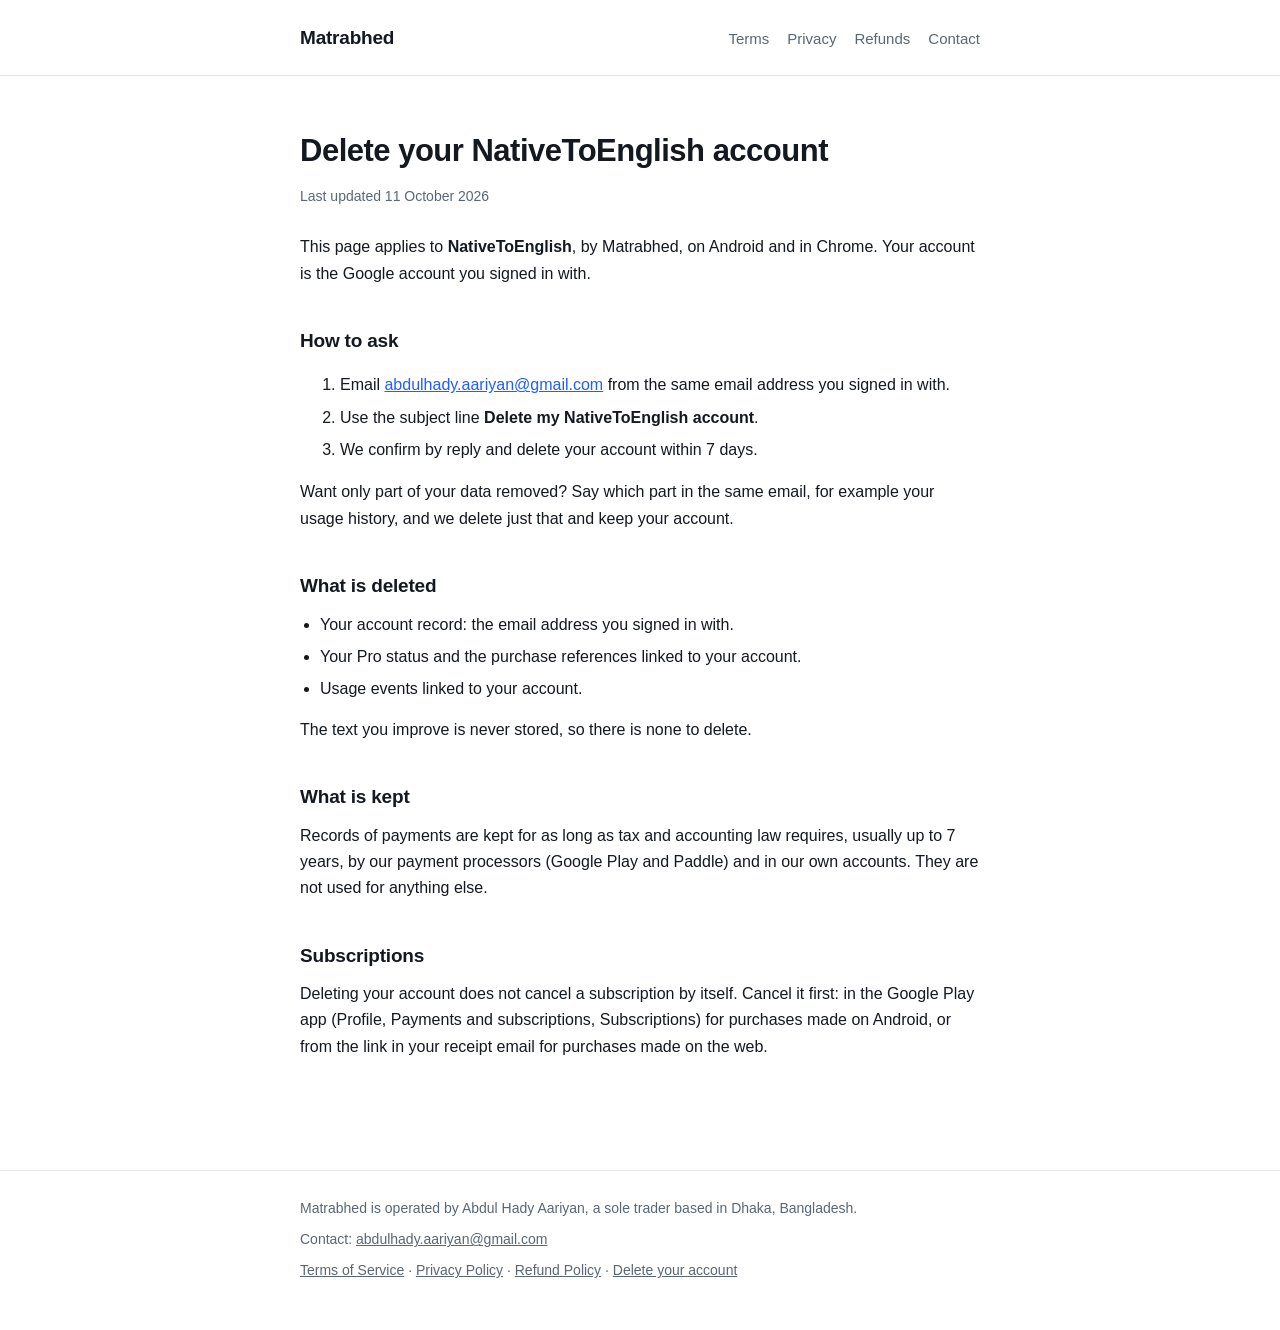
==== delete-account.html @ c5a673f1 "Account deletion page for NativeToEnglish (required by Google Play for sign-in) Co-Authored-By: Clau" ====
<!doctype html>
<html lang="en">
<head>
<meta charset="utf-8">
<meta name="viewport" content="width=device-width, initial-scale=1">
<title>Delete your account — Matrabhed</title>
<meta name="description" content="How to delete your NativeToEnglish account and data, or just part of it.">
<link rel="stylesheet" href="styles.css">
</head>
<body>
<header><div class="wrap">
  <a class="brand" href="/">Matrabhed</a>
  <nav><a href="/terms.html">Terms</a><a href="/privacy.html">Privacy</a><a href="/refunds.html">Refunds</a><a href="mailto:abdulhady.aariyan@gmail.com">Contact</a></nav>
</div></header>
<main><div class="wrap">
<h1>Delete your NativeToEnglish account</h1>
<p class="updated">Last updated 11 October 2026</p>

<p>This page applies to <strong>NativeToEnglish</strong>, by Matrabhed, on Android and in Chrome. Your account is the Google account you signed in with.</p>

<h2>How to ask</h2>
<ol>
  <li>Email <a href="mailto:abdulhady.aariyan@gmail.com?subject=Delete%20my%20NativeToEnglish%20account">abdulhady.aariyan@gmail.com</a> from the same email address you signed in with.</li>
  <li>Use the subject line <strong>Delete my NativeToEnglish account</strong>.</li>
  <li>We confirm by reply and delete your account within 7 days.</li>
</ol>
<p>Want only part of your data removed? Say which part in the same email, for example your usage history, and we delete just that and keep your account.</p>

<h2>What is deleted</h2>
<ul>
  <li>Your account record: the email address you signed in with.</li>
  <li>Your Pro status and the purchase references linked to your account.</li>
  <li>Usage events linked to your account.</li>
</ul>
<p>The text you improve is never stored, so there is none to delete.</p>

<h2>What is kept</h2>
<p>Records of payments are kept for as long as tax and accounting law requires, usually up to 7 years, by our payment processors (Google Play and Paddle) and in our own accounts. They are not used for anything else.</p>

<h2>Subscriptions</h2>
<p>Deleting your account does not cancel a subscription by itself. Cancel it first: in the Google Play app (Profile, Payments and subscriptions, Subscriptions) for purchases made on Android, or from the link in your receipt email for purchases made on the web.</p>
</div></main>
<footer><div class="wrap">
  <p>Matrabhed is operated by Abdul Hady Aariyan, a sole trader based in Dhaka, Bangladesh.</p>
  <p>Contact: <a href="mailto:abdulhady.aariyan@gmail.com">abdulhady.aariyan@gmail.com</a></p>
  <p><a href="/terms.html">Terms of Service</a> · <a href="/privacy.html">Privacy Policy</a> · <a href="/refunds.html">Refund Policy</a> · <a href="/delete-account.html">Delete your account</a></p>
</div></footer>
</body>
</html>
---- styles.css ----
:root{--ink:#14181f;--muted:#5b6674;--line:#e4e8ee;--bg:#ffffff;--soft:#f7f9fb;--accent:#1f5eff;--radius:10px}
@media (prefers-color-scheme:dark){:root:not([data-theme="light"]){--ink:#e9edf3;--muted:#9aa6b6;--line:#232a35;--bg:#0f1319;--soft:#151b23;--accent:#7aa2ff}}
*{box-sizing:border-box}
body{margin:0;background:var(--bg);color:var(--ink);font:16px/1.65 -apple-system,BlinkMacSystemFont,"Segoe UI",Roboto,Helvetica,Arial,sans-serif;-webkit-font-smoothing:antialiased}
.wrap{max-width:720px;margin:0 auto;padding:0 20px}
header{border-bottom:1px solid var(--line)}
header .wrap{display:flex;align-items:baseline;justify-content:space-between;padding-block:22px;gap:16px;flex-wrap:wrap}
.brand{font-weight:700;font-size:19px;letter-spacing:-.2px;text-decoration:none;color:var(--ink)}
nav a{color:var(--muted);text-decoration:none;margin-left:18px;font-size:15px}
nav a:hover{color:var(--ink)}
main .wrap{padding-block:56px 40px}
h1{font-size:31px;line-height:1.25;letter-spacing:-.5px;margin:0 0 14px}
h2{font-size:19px;margin:38px 0 10px;letter-spacing:-.2px}
h3{font-size:16px;margin:24px 0 6px}
p{margin:0 0 14px;color:var(--ink)}
.lede{font-size:18px;color:var(--muted);margin-bottom:28px}
ul{margin:0 0 14px;padding-left:20px}
li{margin-bottom:6px}
a{color:var(--accent)}
.products{list-style:none;padding:0;margin:8px 0 0}
.products li{border:1px solid var(--line);border-radius:var(--radius);padding:16px 18px;margin-bottom:12px;background:var(--soft)}
.products .name{font-weight:650;display:block;margin-bottom:3px}
.products .what{color:var(--muted);font-size:15px;display:block}
.products .status{font-size:13px;color:var(--muted);margin-top:6px;display:block}
.updated{color:var(--muted);font-size:14px;margin-bottom:26px}
footer{border-top:1px solid var(--line);margin-top:56px}
footer .wrap{padding-block:26px 40px;color:var(--muted);font-size:14px}
footer a{color:var(--muted)}
footer p{color:var(--muted);margin-bottom:8px}
@media(max-width:520px){h1{font-size:26px}main .wrap{padding-block:40px 32px}}
.notice{background:var(--soft);border:1px dashed var(--line);border-radius:var(--radius);padding:8px 12px;font-size:14px;color:var(--muted)}
.plans{display:grid;grid-template-columns:repeat(auto-fit,minmax(220px,1fr));gap:12px;margin:8px 0 14px}
.plan{border:1px solid var(--line);border-radius:var(--radius);padding:16px 18px;background:var(--soft);display:flex;flex-direction:column;gap:6px}
.plan .name{font-weight:650}
.plan .price{font-size:24px;font-weight:700;letter-spacing:-.3px}
.plan .price small{font-size:14px;font-weight:400;color:var(--muted)}
.what{color:var(--muted);font-size:15px}
.plan button{margin-top:auto;font:inherit;font-weight:600;padding:10px 14px;border:0;border-radius:8px;background:var(--accent);color:#fff;cursor:pointer}
.plan button:disabled{opacity:.55;cursor:default}
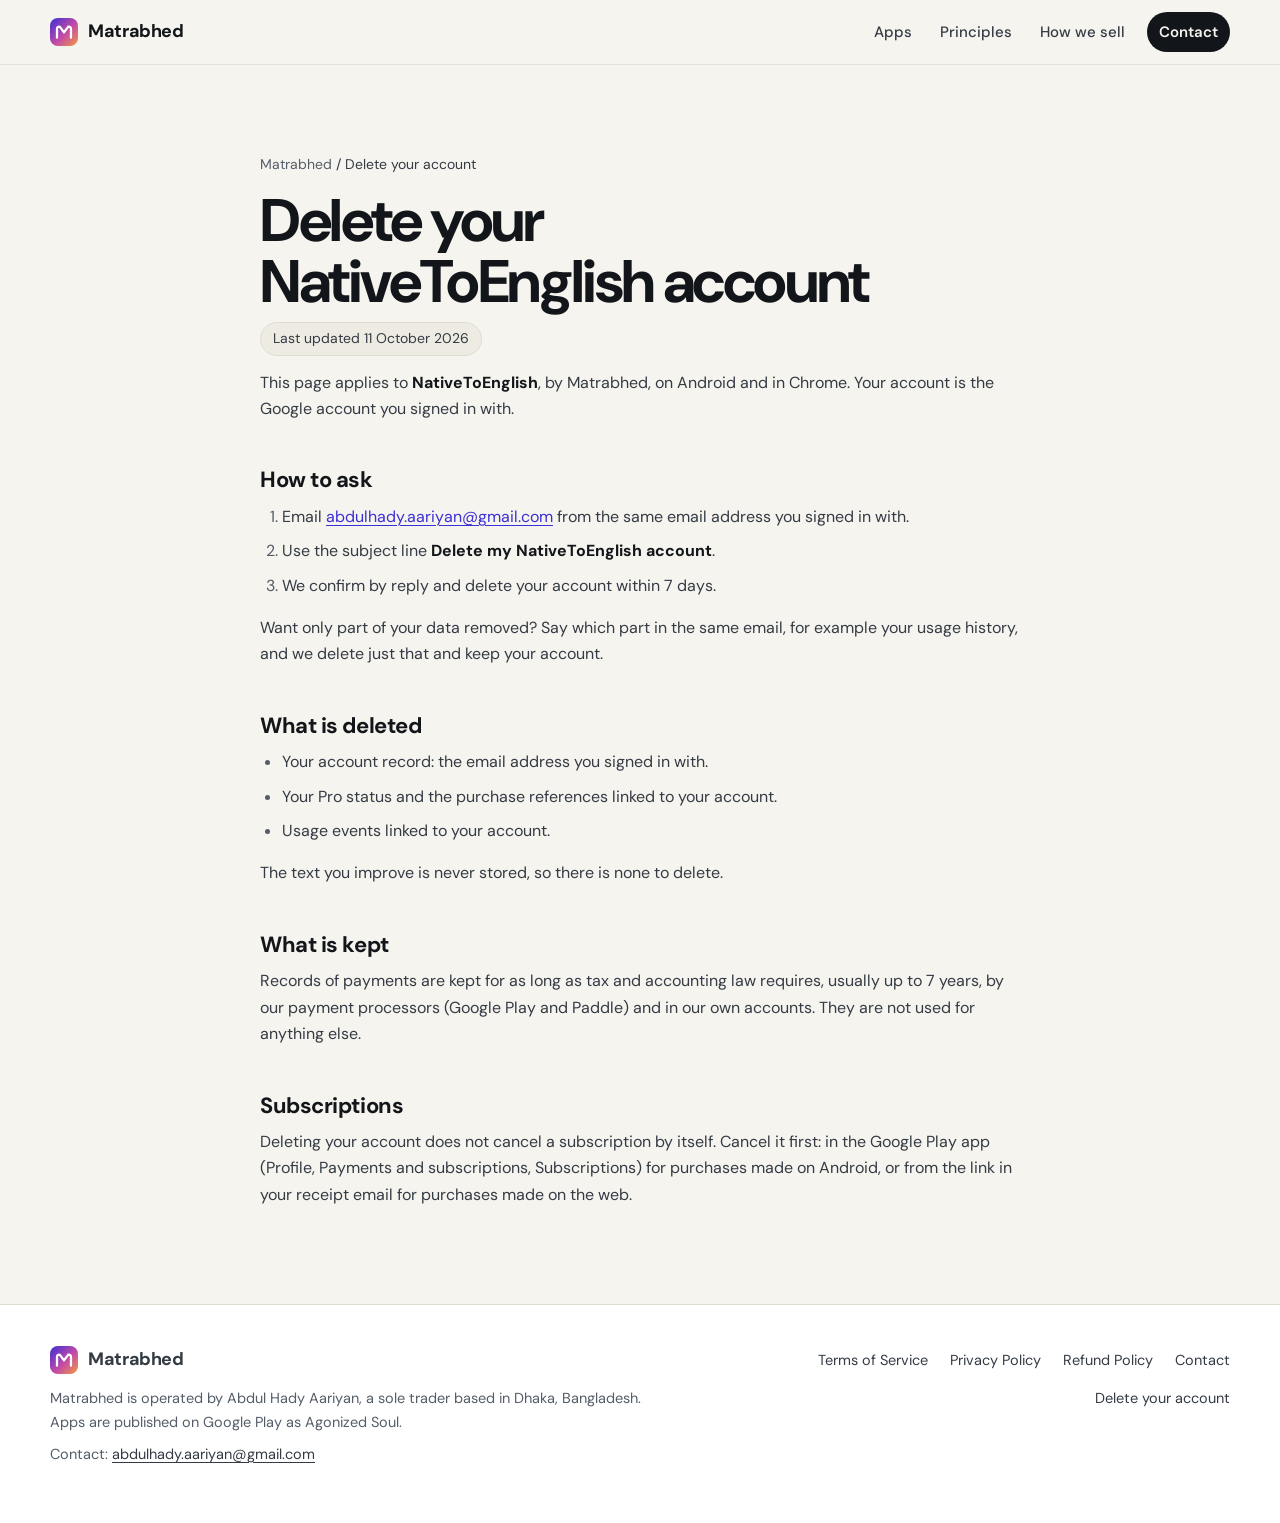
==== commit b5ce4155: "Studio site redesign: product grid with the 8 live Play apps (verified), principles, how we sell, ab" ====
--- a/delete-account.html
+++ b/delete-account.html
@@ -5,14 +5,38 @@
 <meta name="viewport" content="width=device-width, initial-scale=1">
 <title>Delete your account — Matrabhed</title>
 <meta name="description" content="How to delete your NativeToEnglish account and data, or just part of it.">
-<link rel="stylesheet" href="styles.css">
+<link rel="icon" href="/assets/favicon.svg" type="image/svg+xml">
+<link rel="canonical" href="https://matrabhed.com/delete-account.html">
+<meta name="theme-color" content="#f6f4ef" media="(prefers-color-scheme: light)">
+<meta name="theme-color" content="#0c0e12" media="(prefers-color-scheme: dark)">
+<link rel="apple-touch-icon" href="/assets/apple-touch-icon.png">
+<meta property="og:type" content="website">
+<meta property="og:site_name" content="Matrabhed">
+<meta property="og:url" content="https://matrabhed.com/delete-account.html">
+<meta property="og:title" content="Delete your account — Matrabhed">
+<meta property="og:description" content="How to delete your NativeToEnglish account and data, or just part of it.">
+<meta property="og:image" content="https://matrabhed.com/assets/og.png">
+<meta name="twitter:card" content="summary_large_image">
+<link rel="preconnect" href="https://fonts.googleapis.com">
+<link rel="preconnect" href="https://fonts.gstatic.com" crossorigin>
+<link rel="stylesheet" href="https://fonts.googleapis.com/css2?family=DM+Sans:opsz,wght@9..40,400..700&family=Newsreader:ital,opsz,wght@1,6..72,500&display=swap">
+<link rel="stylesheet" href="/styles.css">
 </head>
 <body>
-<header><div class="wrap">
-  <a class="brand" href="/">Matrabhed</a>
-  <nav><a href="/terms.html">Terms</a><a href="/privacy.html">Privacy</a><a href="/refunds.html">Refunds</a><a href="mailto:abdulhady.aariyan@gmail.com">Contact</a></nav>
-</div></header>
-<main><div class="wrap">
+<a class="skip" href="#main">Skip to content</a>
+<header class="site-header">
+  <div class="wrap">
+    <a class="brand" href="/" aria-label="Matrabhed, home"><svg viewBox="0 0 32 32" aria-hidden="true"><defs><linearGradient id="bm" x1="0" y1="0" x2="1" y2="1"><stop offset="0" stop-color="#3b2fd6"/><stop offset=".55" stop-color="#c34aa8"/><stop offset="1" stop-color="#f39a3d"/></linearGradient></defs><rect width="32" height="32" rx="9" fill="url(#bm)"/><path d="M8 22.5V12.2a2.2 2.2 0 0 1 4-1.3l4 5.6 4-5.6a2.2 2.2 0 0 1 4 1.3v10.3" fill="none" stroke="#fff" stroke-width="2.6" stroke-linecap="round" stroke-linejoin="round"/></svg>Matrabhed</a>
+    <nav class="site-nav" aria-label="Main">
+      <a href="/#apps">Apps</a>
+      <a class="wide" href="/#principles">Principles</a>
+      <a class="wide" href="/#how-we-sell">How we sell</a>
+      <a class="cta" href="/#contact">Contact</a>
+    </nav>
+  </div>
+</header>
+<main id="main" class="doc"><div class="wrap narrow">
+<p class="doc-crumb"><a href="/">Matrabhed</a> / Delete your account</p>
 <h1>Delete your NativeToEnglish account</h1>
 <p class="updated">Last updated 11 October 2026</p>
 
@@ -40,10 +64,23 @@
 <h2>Subscriptions</h2>
 <p>Deleting your account does not cancel a subscription by itself. Cancel it first: in the Google Play app (Profile, Payments and subscriptions, Subscriptions) for purchases made on Android, or from the link in your receipt email for purchases made on the web.</p>
 </div></main>
-<footer><div class="wrap">
-  <p>Matrabhed is operated by Abdul Hady Aariyan, a sole trader based in Dhaka, Bangladesh.</p>
-  <p>Contact: <a href="mailto:abdulhady.aariyan@gmail.com">abdulhady.aariyan@gmail.com</a></p>
-  <p><a href="/terms.html">Terms of Service</a> · <a href="/privacy.html">Privacy Policy</a> · <a href="/refunds.html">Refund Policy</a> · <a href="/delete-account.html">Delete your account</a></p>
-</div></footer>
+<footer class="site-footer">
+  <div class="wrap">
+    <div>
+      <a class="brand" href="/" aria-label="Matrabhed, home"><svg viewBox="0 0 32 32" aria-hidden="true"><rect width="32" height="32" rx="9" fill="url(#bm)"/><path d="M8 22.5V12.2a2.2 2.2 0 0 1 4-1.3l4 5.6 4-5.6a2.2 2.2 0 0 1 4 1.3v10.3" fill="none" stroke="#fff" stroke-width="2.6" stroke-linecap="round" stroke-linejoin="round"/></svg>Matrabhed</a>
+      <p>Matrabhed is operated by Abdul Hady Aariyan, a sole trader based in Dhaka, Bangladesh. Apps are published on Google Play as Agonized Soul.</p>
+      <p>Contact: <a href="mailto:abdulhady.aariyan@gmail.com">abdulhady.aariyan@gmail.com</a></p>
+    </div>
+    <nav aria-label="Legal and support">
+      <ul class="foot-links">
+        <li><a href="/terms.html">Terms of Service</a></li>
+        <li><a href="/privacy.html">Privacy Policy</a></li>
+        <li><a href="/refunds.html">Refund Policy</a></li>
+        <li><a href="mailto:abdulhady.aariyan@gmail.com">Contact</a></li>
+        <li><a href="/delete-account.html">Delete your account</a></li>
+      </ul>
+    </nav>
+  </div>
+</footer>
 </body>
 </html>
--- a/styles.css
+++ b/styles.css
@@ -1,39 +1,247 @@
-:root{--ink:#14181f;--muted:#5b6674;--line:#e4e8ee;--bg:#ffffff;--soft:#f7f9fb;--accent:#1f5eff;--radius:10px}
-@media (prefers-color-scheme:dark){:root:not([data-theme="light"]){--ink:#e9edf3;--muted:#9aa6b6;--line:#232a35;--bg:#0f1319;--soft:#151b23;--accent:#7aa2ff}}
-*{box-sizing:border-box}
-body{margin:0;background:var(--bg);color:var(--ink);font:16px/1.65 -apple-system,BlinkMacSystemFont,"Segoe UI",Roboto,Helvetica,Arial,sans-serif;-webkit-font-smoothing:antialiased}
-.wrap{max-width:720px;margin:0 auto;padding:0 20px}
-header{border-bottom:1px solid var(--line)}
-header .wrap{display:flex;align-items:baseline;justify-content:space-between;padding-block:22px;gap:16px;flex-wrap:wrap}
-.brand{font-weight:700;font-size:19px;letter-spacing:-.2px;text-decoration:none;color:var(--ink)}
-nav a{color:var(--muted);text-decoration:none;margin-left:18px;font-size:15px}
-nav a:hover{color:var(--ink)}
-main .wrap{padding-block:56px 40px}
-h1{font-size:31px;line-height:1.25;letter-spacing:-.5px;margin:0 0 14px}
-h2{font-size:19px;margin:38px 0 10px;letter-spacing:-.2px}
-h3{font-size:16px;margin:24px 0 6px}
-p{margin:0 0 14px;color:var(--ink)}
-.lede{font-size:18px;color:var(--muted);margin-bottom:28px}
-ul{margin:0 0 14px;padding-left:20px}
-li{margin-bottom:6px}
-a{color:var(--accent)}
-.products{list-style:none;padding:0;margin:8px 0 0}
-.products li{border:1px solid var(--line);border-radius:var(--radius);padding:16px 18px;margin-bottom:12px;background:var(--soft)}
-.products .name{font-weight:650;display:block;margin-bottom:3px}
-.products .what{color:var(--muted);font-size:15px;display:block}
-.products .status{font-size:13px;color:var(--muted);margin-top:6px;display:block}
-.updated{color:var(--muted);font-size:14px;margin-bottom:26px}
-footer{border-top:1px solid var(--line);margin-top:56px}
-footer .wrap{padding-block:26px 40px;color:var(--muted);font-size:14px}
-footer a{color:var(--muted)}
-footer p{color:var(--muted);margin-bottom:8px}
-@media(max-width:520px){h1{font-size:26px}main .wrap{padding-block:40px 32px}}
-.notice{background:var(--soft);border:1px dashed var(--line);border-radius:var(--radius);padding:8px 12px;font-size:14px;color:var(--muted)}
-.plans{display:grid;grid-template-columns:repeat(auto-fit,minmax(220px,1fr));gap:12px;margin:8px 0 14px}
-.plan{border:1px solid var(--line);border-radius:var(--radius);padding:16px 18px;background:var(--soft);display:flex;flex-direction:column;gap:6px}
-.plan .name{font-weight:650}
-.plan .price{font-size:24px;font-weight:700;letter-spacing:-.3px}
-.plan .price small{font-size:14px;font-weight:400;color:var(--muted)}
-.what{color:var(--muted);font-size:15px}
-.plan button{margin-top:auto;font:inherit;font-weight:600;padding:10px 14px;border:0;border-radius:8px;background:var(--accent);color:#fff;cursor:pointer}
-.plan button:disabled{opacity:.55;cursor:default}
+/* Matrabhed studio: shared styles for the home page and the policy pages.
+   No framework, no build step. Light by default, dark when the system asks. */
+
+:root {
+  --bg: #f6f4ef;
+  --surface: #ffffff;
+  --sunk: #eeebe3;
+  --ink: #121519;
+  --ink-soft: #343b44;
+  --muted: #545d68;
+  --line: #e0dcd2;
+  --line-strong: #cbc6b9;
+  --accent: #3b2fd6;
+  --accent-ink: #ffffff;
+  --accent-wash: #ebe9ff;
+  --ok: #0b6b50;
+  --ok-wash: #dcf3ea;
+  --grad: linear-gradient(110deg, #3b2fd6 0%, #8b3fd9 38%, #e2557a 70%, #f39a3d 100%);
+  --shadow: 0 1px 2px rgb(18 21 25 / 5%), 0 22px 48px -28px rgb(18 21 25 / 30%);
+  --radius: 20px;
+  --font: "DM Sans", ui-sans-serif, system-ui, -apple-system, "Segoe UI", Roboto, sans-serif;
+  --serif: "Newsreader", Georgia, "Times New Roman", serif;
+  color-scheme: light;
+}
+@media (prefers-color-scheme: dark) {
+  :root:not([data-theme="light"]) {
+    --bg: #0c0e12;
+    --surface: #14171d;
+    --sunk: #101318;
+    --ink: #eef0f3;
+    --ink-soft: #c9cfd7;
+    --muted: #a2abb7;
+    --line: #232832;
+    --line-strong: #343b47;
+    --accent: #a59dff;
+    --accent-ink: #0c0e12;
+    --accent-wash: #1d1b3a;
+    --ok: #6fdcb6;
+    --ok-wash: #0f2a22;
+    --grad: linear-gradient(110deg, #8f86ff 0%, #c27bff 38%, #ff7d9c 70%, #ffb766 100%);
+    --shadow: 0 1px 2px rgb(0 0 0 / 40%), 0 22px 48px -28px rgb(0 0 0 / 80%);
+    color-scheme: dark;
+  }
+}
+
+*, *::before, *::after { box-sizing: border-box; }
+html { -webkit-text-size-adjust: 100%; scroll-behavior: smooth; scroll-padding-top: 84px; }
+body {
+  margin: 0; background: var(--bg); color: var(--ink);
+  font: 16px/1.65 var(--font); -webkit-font-smoothing: antialiased; text-rendering: optimizeLegibility;
+  overflow-x: clip;
+}
+img, svg { display: block; max-width: 100%; }
+a { color: var(--accent); text-underline-offset: 3px; text-decoration-thickness: 1px; }
+a:hover { text-decoration-thickness: 2px; }
+:focus-visible { outline: 3px solid var(--accent); outline-offset: 3px; border-radius: 6px; }
+::selection { background: var(--accent); color: var(--accent-ink); }
+
+.skip { position: absolute; left: 12px; top: -60px; z-index: 50; padding: 10px 14px; border-radius: 10px; background: var(--ink); color: var(--bg); font-weight: 700; text-decoration: none; }
+.skip:focus { top: 12px; }
+
+.wrap { width: min(1180px, 100% - 40px); margin-inline: auto; }
+.wrap.narrow { width: min(760px, 100% - 40px); }
+
+/* ---------- Header ---------- */
+.site-header {
+  position: sticky; top: 0; z-index: 20;
+  background: color-mix(in srgb, var(--bg) 82%, transparent);
+  -webkit-backdrop-filter: saturate(1.4) blur(14px); backdrop-filter: saturate(1.4) blur(14px);
+  border-bottom: 1px solid color-mix(in srgb, var(--line) 70%, transparent);
+}
+.site-header .wrap { display: flex; align-items: center; justify-content: space-between; gap: 16px; min-height: 64px; }
+.brand { display: inline-flex; align-items: center; gap: 10px; color: var(--ink); text-decoration: none; font-weight: 700; font-size: 18px; letter-spacing: -.02em; }
+.brand svg { width: 28px; height: 28px; flex: none; }
+.site-nav { display: flex; align-items: center; gap: 4px; }
+.site-nav a { color: var(--ink-soft); text-decoration: none; font-size: 15px; font-weight: 500; padding: 8px 12px; border-radius: 999px; }
+.site-nav a:hover { background: var(--sunk); color: var(--ink); }
+.site-nav a.cta { background: var(--ink); color: var(--bg); font-weight: 600; margin-left: 6px; }
+.site-nav a.cta:hover { background: var(--accent); color: var(--accent-ink); }
+@media (max-width: 640px) {
+  .site-nav .wide { display: none; }
+  .site-nav a { padding: 8px 10px; font-size: 14px; }
+}
+
+/* ---------- Type ---------- */
+h1, h2, h3 { color: var(--ink); text-wrap: balance; }
+.display { margin: 0; font-size: clamp(42px, 7.4vw, 92px); line-height: .98; letter-spacing: -.045em; font-weight: 700; }
+.display em, .h-section em { font-family: var(--serif); font-style: italic; font-weight: 500; letter-spacing: -.02em; background: var(--grad); -webkit-background-clip: text; background-clip: text; color: transparent; padding-right: .08em; }
+.h-section { margin: 0; font-size: clamp(32px, 4.6vw, 54px); line-height: 1.04; letter-spacing: -.035em; font-weight: 700; }
+.eyebrow { display: inline-flex; align-items: center; gap: 8px; margin: 0 0 18px; color: var(--muted); font-size: 13px; font-weight: 700; letter-spacing: .12em; text-transform: uppercase; }
+.eyebrow::before { content: ""; width: 18px; height: 2px; border-radius: 2px; background: var(--grad); }
+.lede { margin: 22px 0 0; max-width: 36em; color: var(--ink-soft); font-size: clamp(18px, 1.6vw, 21px); line-height: 1.55; text-wrap: pretty; }
+.section-intro { max-width: 40em; margin: 16px 0 0; color: var(--ink-soft); font-size: 18px; text-wrap: pretty; }
+
+/* ---------- Buttons ---------- */
+.btn { display: inline-flex; align-items: center; justify-content: center; gap: 10px; min-height: 50px; padding: 0 22px; border-radius: 14px; border: 1px solid transparent; font: inherit; font-weight: 700; text-decoration: none; cursor: pointer; transition: transform .15s ease, background-color .15s ease, border-color .15s ease; }
+.btn:hover { transform: translateY(-1px); text-decoration: none; }
+.btn-primary { background: var(--ink); color: var(--bg); }
+.btn-primary:hover { background: var(--accent); color: var(--accent-ink); }
+.btn-ghost { background: var(--surface); color: var(--ink); border-color: var(--line-strong); }
+.btn-ghost:hover { border-color: var(--ink); }
+.btn svg { width: 18px; height: 18px; }
+
+/* ---------- Hero ---------- */
+.hero { position: relative; padding-block: clamp(40px, 8vw, 104px) clamp(40px, 6vw, 80px); }
+.hero .wrap { display: grid; grid-template-columns: minmax(0, 1.15fr) minmax(0, .85fr); gap: clamp(24px, 5vw, 72px); align-items: center; }
+.hero-ctas { display: flex; flex-wrap: wrap; gap: 12px; margin-top: 32px; }
+.publisher { display: flex; align-items: flex-start; gap: 10px; margin: 28px 0 0; color: var(--muted); font-size: 15px; }
+.publisher strong { color: var(--ink); font-weight: 600; }
+.publisher .dot { width: 8px; height: 8px; margin-top: 8px; border-radius: 50%; background: var(--ok); box-shadow: 0 0 0 4px var(--ok-wash); flex: none; }
+.hero-art { position: relative; aspect-ratio: 1; width: 100%; max-width: 520px; justify-self: end; }
+.hero-art svg { width: 100%; height: 100%; overflow: visible; }
+.hero-art .float { animation: float 9s ease-in-out infinite; }
+.hero-art .float.b { animation-duration: 11s; animation-delay: -3s; }
+.hero-art .float.c { animation-duration: 13s; animation-delay: -6s; }
+.hero-art .spin { animation: spin 90s linear infinite; transform-origin: 260px 260px; }
+@keyframes float { 0%, 100% { transform: translateY(0); } 50% { transform: translateY(-8px); } }
+@keyframes spin { to { transform: rotate(360deg); } }
+@media (max-width: 880px) {
+  .hero .wrap { grid-template-columns: 1fr; }
+  .hero-art { order: -1; max-width: 260px; justify-self: start; margin-bottom: 4px; }
+}
+
+/* ---------- Facts strip ---------- */
+.facts { border-block: 1px solid var(--line); background: var(--surface); }
+.facts ul { list-style: none; margin: 0 auto; padding: 0; display: grid; grid-template-columns: repeat(4, 1fr); }
+.facts li { padding: 22px 20px; border-left: 1px solid var(--line); margin: 0; }
+.facts li:first-child { border-left: 0; padding-left: 0; }
+.facts b { display: block; font-size: clamp(22px, 2.4vw, 28px); letter-spacing: -.03em; line-height: 1.15; }
+.facts span { color: var(--muted); font-size: 14px; }
+@media (max-width: 880px) {
+  .facts ul { grid-template-columns: 1fr 1fr; }
+  .facts li { padding: 18px 16px; border-top: 1px solid var(--line); }
+  .facts li:nth-child(odd) { border-left: 0; padding-left: 0; }
+  .facts li:nth-child(-n+2) { border-top: 0; }
+}
+
+/* ---------- Sections ---------- */
+.section { padding-block: clamp(64px, 9vw, 120px); }
+.section + .section { padding-top: 0; }
+.section-head { display: flex; justify-content: space-between; align-items: end; gap: 24px; flex-wrap: wrap; margin-bottom: 40px; }
+.section-head .side { color: var(--muted); font-size: 15px; max-width: 26em; margin: 0; }
+
+/* ---------- Apps ---------- */
+.apps { list-style: none; margin: 0; padding: 0; display: grid; grid-template-columns: repeat(4, minmax(0, 1fr)); gap: 16px; }
+.app {
+  position: relative; display: flex; flex-direction: column; gap: 14px; margin: 0; padding: 22px;
+  border: 1px solid var(--line); border-radius: var(--radius); background: var(--surface);
+  transition: transform .2s ease, box-shadow .2s ease, border-color .2s ease;
+}
+.app:hover { transform: translateY(-3px); box-shadow: var(--shadow); border-color: var(--line-strong); }
+.app-top { display: flex; align-items: center; gap: 14px; }
+.app-icon { width: 60px; height: 60px; border-radius: 16px; flex: none; background: var(--sunk); box-shadow: 0 0 0 1px rgb(0 0 0 / 6%), 0 8px 18px -10px rgb(0 0 0 / 45%); }
+.app h3 { margin: 0; font-size: 20px; letter-spacing: -.02em; line-height: 1.2; }
+.app .kind { margin: 2px 0 0; color: var(--muted); font-size: 13px; font-weight: 500; }
+.app .what { margin: 0; color: var(--ink-soft); font-size: 15px; line-height: 1.55; }
+.app .links { display: flex; flex-wrap: wrap; gap: 8px; margin-top: auto; padding-top: 4px; }
+.pill { display: inline-flex; align-items: center; gap: 6px; min-height: 36px; padding: 0 12px; border-radius: 999px; border: 1px solid var(--line-strong); color: var(--ink); font-size: 13.5px; font-weight: 600; text-decoration: none; white-space: nowrap; }
+.pill:hover { border-color: var(--ink); text-decoration: none; }
+.pill.play { background: var(--ink); color: var(--bg); border-color: var(--ink); }
+.pill.play:hover { background: var(--accent); border-color: var(--accent); color: var(--accent-ink); }
+.pill svg { width: 14px; height: 14px; flex: none; }
+.app.featured { background: linear-gradient(var(--surface), var(--surface)) padding-box, var(--grad) border-box; border: 2px solid transparent; padding: 21px; }
+@media (max-width: 1100px) { .apps { grid-template-columns: repeat(3, minmax(0, 1fr)); } }
+@media (max-width: 820px) { .apps { grid-template-columns: repeat(2, minmax(0, 1fr)); } }
+@media (max-width: 560px) { .apps { grid-template-columns: 1fr; } .app { padding: 20px; } .app.featured { padding: 19px; } }
+.apps-note { margin: 22px 0 0; color: var(--muted); font-size: 14.5px; }
+
+/* ---------- Principles ---------- */
+.principles { display: grid; grid-template-columns: repeat(4, minmax(0, 1fr)); gap: 16px; list-style: none; margin: 0; padding: 0; }
+.principle { margin: 0; padding: 26px 24px 24px; border-radius: var(--radius); background: var(--sunk); border: 1px solid var(--line); }
+.principle .glyph { width: 48px; height: 48px; margin-bottom: 18px; }
+.principle h3 { margin: 0 0 8px; font-size: 19px; letter-spacing: -.02em; }
+.principle p { margin: 0; color: var(--ink-soft); font-size: 15px; }
+@media (max-width: 1000px) { .principles { grid-template-columns: 1fr 1fr; } }
+@media (max-width: 560px) { .principles { grid-template-columns: 1fr; } }
+
+/* ---------- Split panel (how we sell) ---------- */
+.panel { display: grid; grid-template-columns: minmax(0, .9fr) minmax(0, 1.1fr); gap: clamp(28px, 5vw, 72px); padding: clamp(24px, 5vw, 56px); border-radius: 28px; background: var(--surface); border: 1px solid var(--line); }
+.panel p { margin: 0 0 14px; color: var(--ink-soft); }
+.panel p:last-child { margin-bottom: 0; }
+.ways { display: grid; gap: 12px; list-style: none; margin: 0; padding: 0; }
+.ways li { display: grid; grid-template-columns: 44px minmax(0, 1fr); gap: 14px; align-items: start; margin: 0; padding: 18px; border-radius: 16px; background: var(--sunk); }
+.ways .badge { display: grid; place-items: center; width: 44px; height: 44px; border-radius: 12px; background: var(--surface); border: 1px solid var(--line); }
+.ways .badge svg { width: 22px; height: 22px; color: var(--accent); }
+.ways h3 { margin: 0 0 2px; font-size: 16px; }
+.ways p { margin: 0; font-size: 15px; }
+@media (max-width: 880px) { .panel { grid-template-columns: 1fr; } }
+
+/* ---------- About ---------- */
+.about { display: grid; grid-template-columns: minmax(0, 1fr) minmax(0, 1fr); gap: clamp(28px, 5vw, 72px); align-items: start; }
+.about p { margin: 0 0 16px; color: var(--ink-soft); font-size: 17px; }
+.about dl { margin: 0; display: grid; border-top: 1px solid var(--line); }
+.about dl div { display: grid; grid-template-columns: 11em minmax(0, 1fr); gap: 16px; padding: 14px 0; border-bottom: 1px solid var(--line); }
+.about dt { color: var(--muted); font-size: 14.5px; }
+.about dd { margin: 0; font-weight: 600; overflow-wrap: anywhere; }
+@media (max-width: 880px) { .about { grid-template-columns: 1fr; } }
+@media (max-width: 480px) { .about dl div { grid-template-columns: 1fr; gap: 2px; } }
+
+/* ---------- Contact ---------- */
+.contact { position: relative; overflow: hidden; padding: clamp(32px, 6vw, 72px); border-radius: 32px; background: var(--ink); color: var(--bg); isolation: isolate; }
+.contact::before { content: ""; position: absolute; inset: auto -10% -60% 40%; height: 120%; background: var(--grad); filter: blur(70px); opacity: .5; z-index: -1; border-radius: 50%; }
+.contact h2 { color: var(--bg); }
+.contact .eyebrow { color: color-mix(in srgb, var(--bg) 75%, transparent); }
+.contact p { margin: 16px 0 0; max-width: 34em; color: color-mix(in srgb, var(--bg) 85%, transparent); font-size: 18px; }
+.contact .mail { display: inline-block; margin-top: 28px; color: var(--bg); font-size: clamp(19px, 3.2vw, 34px); font-weight: 700; letter-spacing: -.02em; text-decoration: underline; text-decoration-thickness: 2px; text-underline-offset: 6px; overflow-wrap: anywhere; }
+.contact .mail:hover { text-decoration-thickness: 3px; }
+.contact :focus-visible { outline-color: var(--bg); }
+
+/* ---------- Footer ---------- */
+.site-footer { margin-top: clamp(56px, 8vw, 96px); border-top: 1px solid var(--line); background: var(--surface); }
+.site-footer .wrap { display: grid; grid-template-columns: minmax(0, 1.2fr) minmax(0, 1fr); gap: 28px 48px; padding-block: 40px 48px; }
+.site-footer p { margin: 0 0 8px; color: var(--muted); font-size: 14.5px; }
+.site-footer .brand { margin-bottom: 12px; }
+.foot-links { display: flex; flex-wrap: wrap; gap: 6px 22px; list-style: none; margin: 0; padding: 0; align-content: start; justify-content: end; }
+.foot-links li { margin: 0; }
+.foot-links a { color: var(--ink-soft); font-size: 14.5px; text-decoration: none; display: inline-block; padding-block: 4px; }
+.foot-links a:hover { color: var(--ink); text-decoration: underline; }
+.site-footer a { color: var(--ink-soft); }
+@media (max-width: 720px) {
+  .site-footer .wrap { grid-template-columns: 1fr; }
+  .foot-links { justify-content: start; }
+}
+
+/* ---------- Document pages (terms, privacy, refunds, delete account) ---------- */
+.doc { padding-block: clamp(40px, 7vw, 88px) 0; }
+.doc h1 { margin: 0 0 10px; font-size: clamp(36px, 6vw, 60px); line-height: 1.02; letter-spacing: -.04em; }
+.doc h2 { margin: 44px 0 10px; font-size: 22px; line-height: 1.25; letter-spacing: -.02em; }
+.doc h3 { margin: 26px 0 6px; font-size: 17px; }
+.doc p { margin: 0 0 14px; color: var(--ink-soft); }
+.doc ul, .doc ol { margin: 0 0 16px; padding-left: 22px; color: var(--ink-soft); }
+.doc li { margin-bottom: 8px; }
+.doc li::marker { color: var(--muted); }
+.doc strong { color: var(--ink); }
+.updated { display: inline-block; margin: 6px 0 30px; padding: 4px 12px; border-radius: 999px; background: var(--sunk); border: 1px solid var(--line); color: var(--muted); font-size: 14px; }
+.doc-crumb { margin: 0 0 18px; font-size: 14px; }
+.doc-crumb a { color: var(--muted); text-decoration: none; }
+.doc-crumb a:hover { color: var(--ink); text-decoration: underline; }
+
+@media (prefers-reduced-motion: reduce) {
+  html { scroll-behavior: auto; }
+  *, *::before, *::after { animation: none !important; transition: none !important; }
+}
+@media print {
+  .site-header, .skip { display: none; }
+  body { background: #fff; color: #000; }
+}
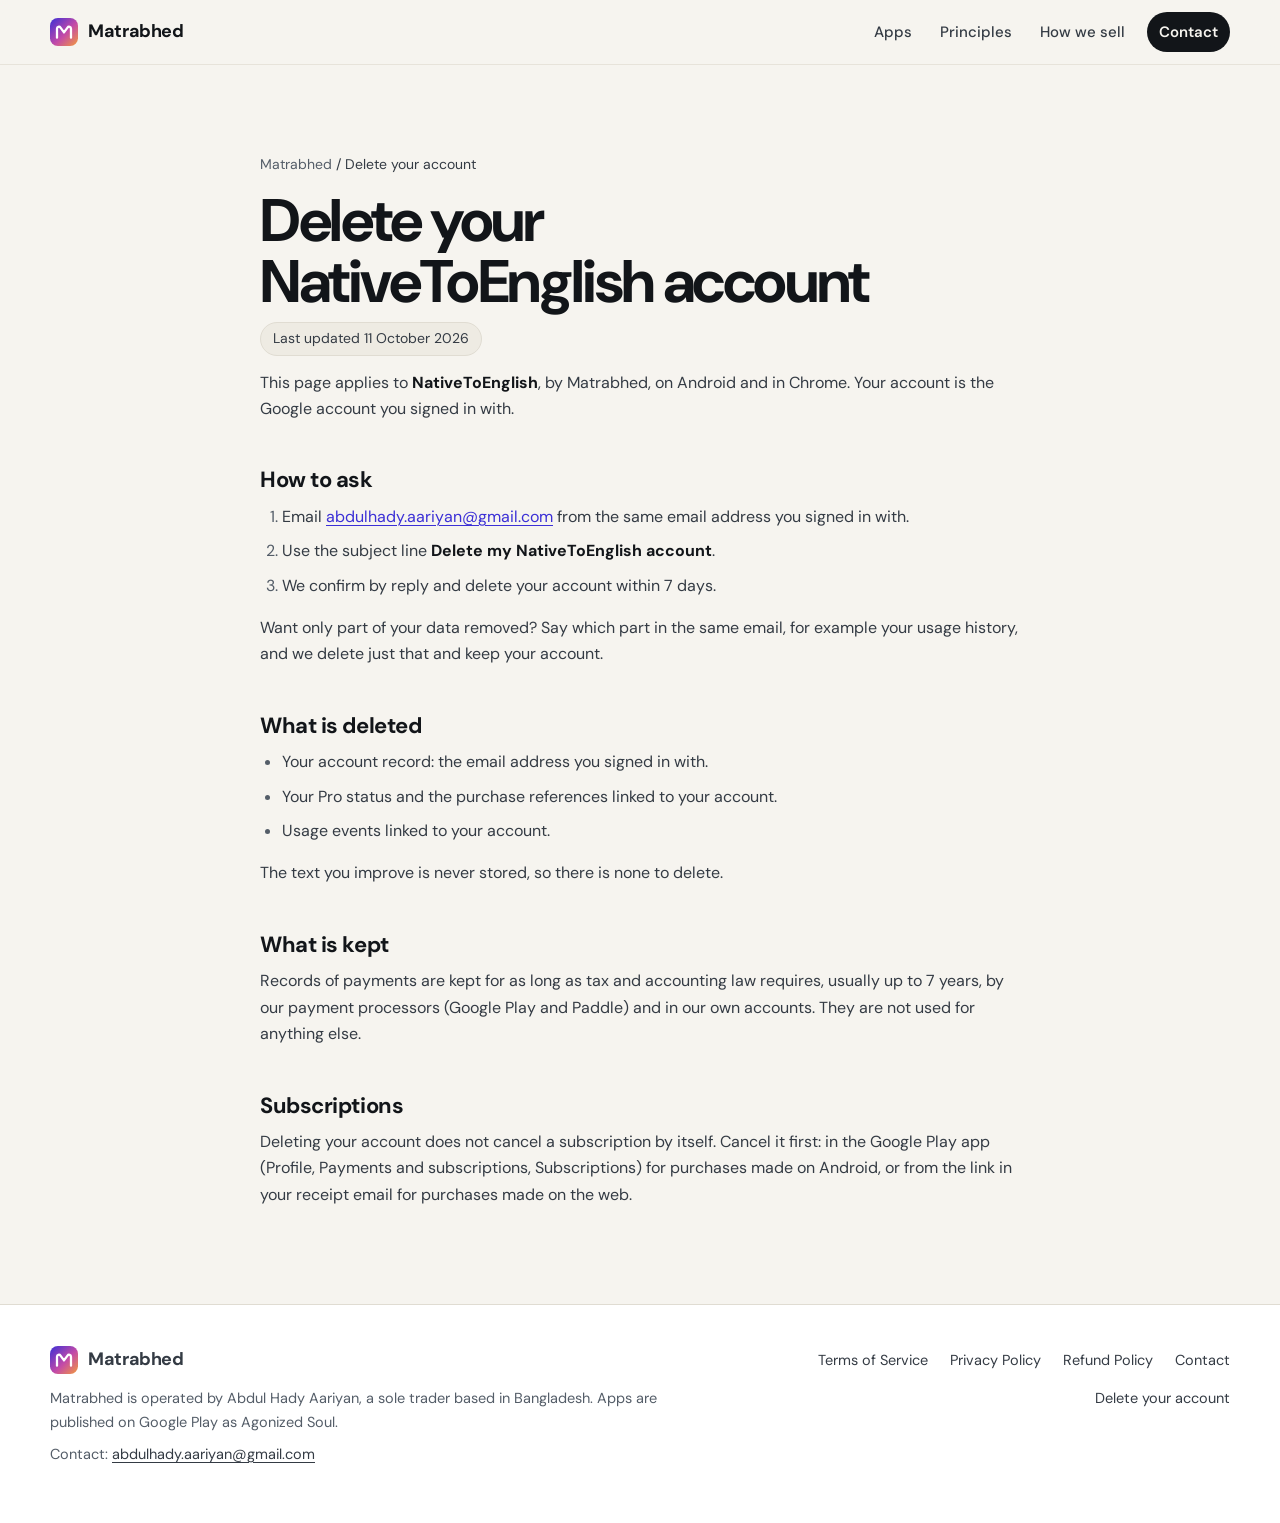
==== commit 318a6e68: "Location: Bangladesh (no city) Co-Authored-By: Claude Opus 5.5 <noreply@anthropic.com>" ====
--- a/delete-account.html
+++ b/delete-account.html
@@ -68,7 +68,7 @@
   <div class="wrap">
     <div>
       <a class="brand" href="/" aria-label="Matrabhed, home"><svg viewBox="0 0 32 32" aria-hidden="true"><rect width="32" height="32" rx="9" fill="url(#bm)"/><path d="M8 22.5V12.2a2.2 2.2 0 0 1 4-1.3l4 5.6 4-5.6a2.2 2.2 0 0 1 4 1.3v10.3" fill="none" stroke="#fff" stroke-width="2.6" stroke-linecap="round" stroke-linejoin="round"/></svg>Matrabhed</a>
-      <p>Matrabhed is operated by Abdul Hady Aariyan, a sole trader based in Dhaka, Bangladesh. Apps are published on Google Play as Agonized Soul.</p>
+      <p>Matrabhed is operated by Abdul Hady Aariyan, a sole trader based in Bangladesh. Apps are published on Google Play as Agonized Soul.</p>
       <p>Contact: <a href="mailto:abdulhady.aariyan@gmail.com">abdulhady.aariyan@gmail.com</a></p>
     </div>
     <nav aria-label="Legal and support">
--- a/styles.css
+++ b/styles.css
@@ -245,3 +245,6 @@
   .site-header, .skip { display: none; }
   body { background: #fff; color: #000; }
 }
+#hero-title { font-size: clamp(38px, 5vw, 74px); }
+#hero-title .nw, #hero-title em { white-space: nowrap; }
+#hero-title em { display: inline-block; }
